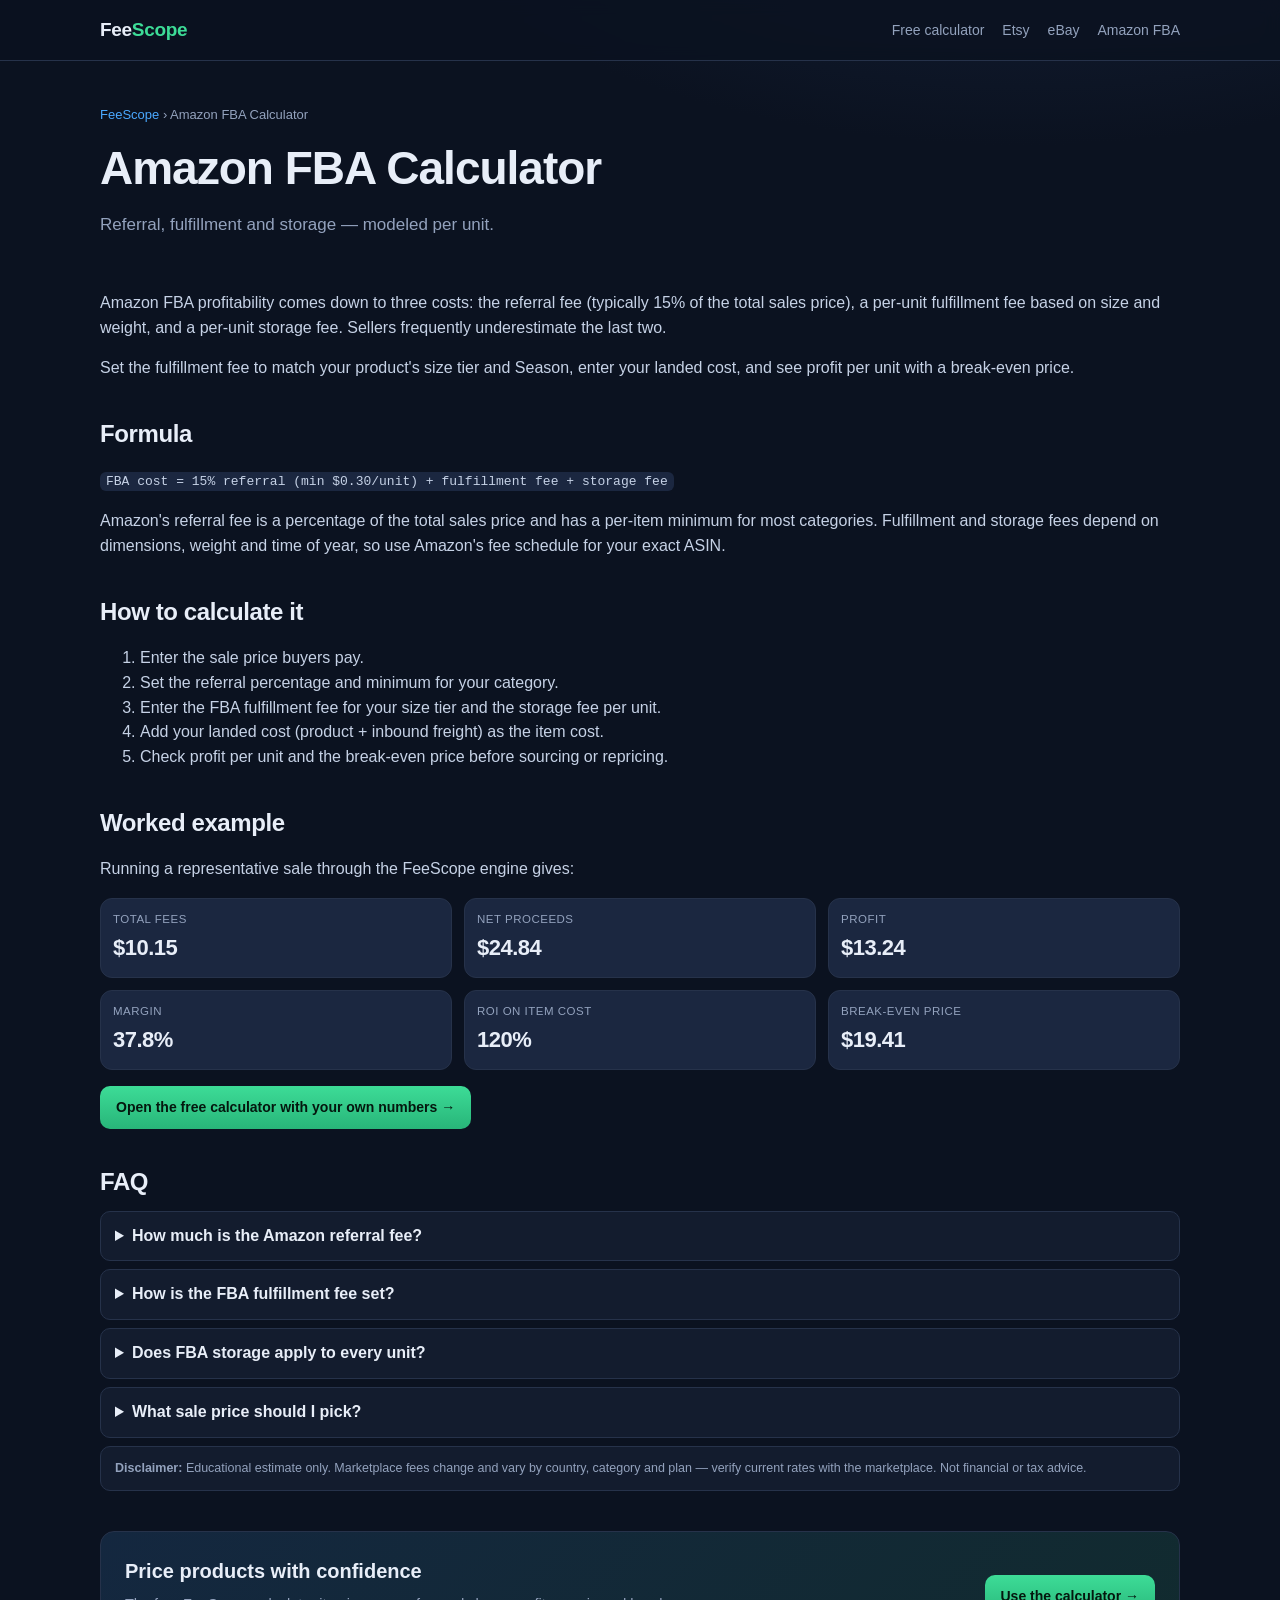
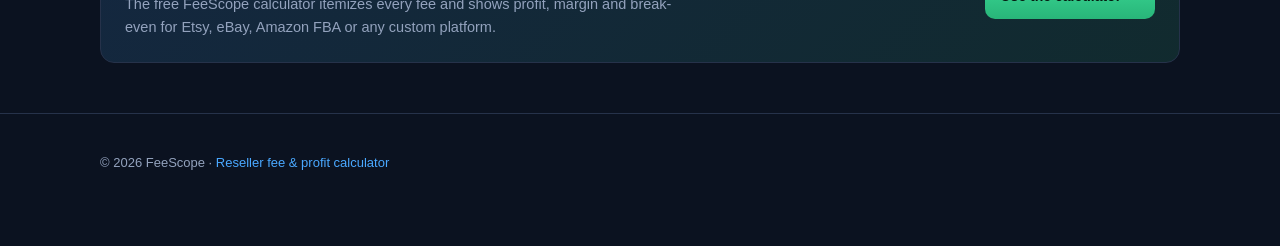
==== amazon-fba-calculator.html @ abf42bcd "FeeScope: free reseller fee & profit calculator (tested engine, 4 SEO pages)" ====
<!doctype html>
<html lang="en">
<head>
<meta charset="utf-8">
<meta name="viewport" content="width=device-width,initial-scale=1">
<title>Amazon FBA Calculator — Referral, Fulfillment &amp; Storage Fees | FeeScope</title>
<meta name="description" content="Free Amazon FBA calculator. Estimate the 15% referral fee, per-unit fulfillment and storage costs, then see net profit, margin and break-even.">
<link rel="canonical" href="https://lowlune.github.io/feescope/amazon-fba-calculator.html">
<meta property="og:title" content="Amazon FBA Calculator | FeeScope">
<meta property="og:description" content="Free Amazon FBA calculator. Estimate the 15% referral fee, per-unit fulfillment and storage costs, then see net profit, margin and break-even.">
<meta property="og:type" content="article">
<link rel="stylesheet" href="styles.css">
<script type="application/ld+json">{"@context":"https://schema.org","@type":"FAQPage","mainEntity":[{"@type":"Question","name":"How much is the Amazon referral fee?","acceptedAnswer":{"@type":"Answer","text":"Most categories are 15% of the total sales price, with a per-item minimum around $0.30. Some categories, like consumer electronics, are lower."}},{"@type":"Question","name":"How is the FBA fulfillment fee set?","acceptedAnswer":{"@type":"Answer","text":"It depends on the product's size tier and weight, and it changes with Amazon's rate cards. Enter the figure from Amazon's fee schedule for your ASIN."}},{"@type":"Question","name":"Does FBA storage apply to every unit?","acceptedAnswer":{"@type":"Answer","text":"Storage is charged on the inventory Amazon holds, by volume and season. Allocating storage per unit sold is a useful approximation."}},{"@type":"Question","name":"What sale price should I pick?","acceptedAnswer":{"@type":"Answer","text":"Start from the break-even price and add your target profit per unit. Remember that Amazon ads, returns and coupons can reduce the final margin."}}]}</script>
</head>
<body>
<header><div class="wrap nav"><a class="brand" href="index.html" style="text-decoration:none">Fee<b>Scope</b></a>
<nav><a href="index.html">Free calculator</a><a href="etsy-fee-calculator.html">Etsy</a><a href="ebay-fee-calculator.html">eBay</a><a href="amazon-fba-calculator.html">Amazon FBA</a></nav></div></header>
<div class="wrap">
  <section class="hero">
    <p style="font-size:13px;color:var(--muted);margin:0 0 8px"><a href="index.html">FeeScope</a> › Amazon FBA Calculator</p>
    <h1>Amazon FBA Calculator</h1>
    <p>Referral, fulfillment and storage — modeled per unit.</p>
  </section>

  <section class="content">
    <p>Amazon FBA profitability comes down to three costs: the referral fee (typically 15% of the total sales price), a per-unit fulfillment fee based on size and weight, and a per-unit storage fee. Sellers frequently underestimate the last two.</p><p>Set the fulfillment fee to match your product's size tier and Season, enter your landed cost, and see profit per unit with a break-even price.</p>
    <h2>Formula</h2>
    <p><code>FBA cost = 15% referral (min $0.30/unit) + fulfillment fee + storage fee</code></p>
    <p>Amazon's referral fee is a percentage of the total sales price and has a per-item minimum for most categories. Fulfillment and storage fees depend on dimensions, weight and time of year, so use Amazon's fee schedule for your exact ASIN.</p>
    <h2>How to calculate it</h2>
    <ol><li>Enter the sale price buyers pay.</li><li>Set the referral percentage and minimum for your category.</li><li>Enter the FBA fulfillment fee for your size tier and the storage fee per unit.</li><li>Add your landed cost (product + inbound freight) as the item cost.</li><li>Check profit per unit and the break-even price before sourcing or repricing.</li></ol>

    <h2>Worked example</h2>
    <p>Running a representative sale through the FeeScope engine gives:</p>
    <div class="metrics"><div class="metric"><div class="k">Total fees</div><div class="v">$10.15</div></div><div class="metric"><div class="k">Net proceeds</div><div class="v">$24.84</div></div><div class="metric"><div class="k">Profit</div><div class="v">$13.24</div></div><div class="metric"><div class="k">Margin</div><div class="v">37.8%</div></div><div class="metric"><div class="k">ROI on item cost</div><div class="v">120%</div></div><div class="metric"><div class="k">Break-even price</div><div class="v">$19.41</div></div></div>
    <p><a class="btn" href="index.html">Open the free calculator with your own numbers →</a></p>

    <h2>FAQ</h2>
    <details><summary>How much is the Amazon referral fee?</summary><p>Most categories are 15% of the total sales price, with a per-item minimum around $0.30. Some categories, like consumer electronics, are lower.</p></details><details><summary>How is the FBA fulfillment fee set?</summary><p>It depends on the product's size tier and weight, and it changes with Amazon's rate cards. Enter the figure from Amazon's fee schedule for your ASIN.</p></details><details><summary>Does FBA storage apply to every unit?</summary><p>Storage is charged on the inventory Amazon holds, by volume and season. Allocating storage per unit sold is a useful approximation.</p></details><details><summary>What sale price should I pick?</summary><p>Start from the break-even price and add your target profit per unit. Remember that Amazon ads, returns and coupons can reduce the final margin.</p></details>
    <div class="disclaimer"><strong>Disclaimer:</strong> Educational estimate only. Marketplace fees change and vary by country, category and plan — verify current rates with the marketplace. Not financial or tax advice.</div>
  </section>

  <section class="cta">
    <div><h3>Price products with confidence</h3><p>The free FeeScope calculator itemizes every fee and shows profit, margin and break-even for Etsy, eBay, Amazon FBA or any custom platform.</p></div>
    <a class="btn" href="index.html">Use the calculator →</a>
  </section>
</div>
<footer><div class="wrap"><p>© <span class="yr"></span> FeeScope · <a href="index.html">Reseller fee &amp; profit calculator</a></p></div></footer>
<script>document.querySelectorAll('.yr').forEach(e=>e.textContent=new Date().getFullYear());</script>
</body></html>
---- styles.css ----
:root{
  --bg:#0b1220; --panel:#131c2e; --panel2:#1b2740; --line:#26324a;
  --text:#e8eef8; --muted:#93a2bd; --accent:#3ddc97; --accent2:#4aa8ff;
  --danger:#ff6b6b; --warn:#ffcf5c; --radius:14px;
  --font:-apple-system,BlinkMacSystemFont,"Segoe UI",Roboto,Helvetica,Arial,sans-serif;
}
*{box-sizing:border-box}
html,body{margin:0;padding:0}
body{background:radial-gradient(1200px 600px at 80% -10%,#16233c 0%,var(--bg) 55%);color:var(--text);font-family:var(--font);line-height:1.55}
a{color:var(--accent2);text-decoration:none}
a:hover{text-decoration:underline}
header{position:sticky;top:0;z-index:20;background:rgba(11,18,32,.85);backdrop-filter:blur(8px);border-bottom:1px solid var(--line)}
.wrap{max-width:1120px;margin:0 auto;padding:0 20px}
.nav{display:flex;align-items:center;justify-content:space-between;height:60px}
.brand{font-weight:800;font-size:19px;letter-spacing:-.3px;color:var(--text)}
.brand b{color:var(--accent)}
.nav nav a{margin-left:18px;color:var(--muted);font-size:14px}
.nav nav a:hover{color:var(--text);text-decoration:none}
.hero{padding:44px 0 12px}
.hero h1{font-size:clamp(28px,4.6vw,46px);margin:0 0 8px;letter-spacing:-1px}
.hero p{color:var(--muted);max-width:680px;margin:0;font-size:17px}
.badge{display:inline-block;background:rgba(61,220,151,.12);color:var(--accent);border:1px solid rgba(61,220,151,.3);padding:3px 10px;border-radius:999px;font-size:12px;font-weight:600;margin-bottom:14px}
.app{display:grid;grid-template-columns:360px 1fr;gap:20px;margin:26px 0}
@media(max-width:900px){.app{grid-template-columns:1fr}}
.panel{background:var(--panel);border:1px solid var(--line);border-radius:var(--radius);padding:18px}
.panel h2{margin:0 0 12px;font-size:15px;text-transform:uppercase;letter-spacing:.8px;color:var(--muted)}
fieldset{border:0;padding:0;margin:0 0 14px}
fieldset legend{font-size:12px;font-weight:700;text-transform:uppercase;letter-spacing:.7px;color:var(--accent2);padding:0 0 6px}
.field{display:flex;align-items:center;justify-content:space-between;gap:8px;margin-bottom:8px}
.field label{font-size:13.5px;color:var(--text).85}
.field .in{display:flex;align-items:center;gap:4px}
.field input[type=number]{width:110px;background:var(--panel2);border:1px solid var(--line);color:var(--text);border-radius:9px;padding:7px 9px;font-size:14px;text-align:right}
.field input[type=number]:focus{outline:2px solid var(--accent2);outline-offset:1px;border-color:var(--accent2)}
.field .unit{color:var(--muted);font-size:12px;width:14px}
.field select{background:var(--panel2);border:1px solid var(--line);color:var(--text);border-radius:9px;padding:7px 9px;font-size:14px;min-width:150px}
.field select:focus{outline:2px solid var(--accent2);outline-offset:1px;border-color:var(--accent2)}
.btn{display:inline-block;background:linear-gradient(180deg,#3ddc97,#28b579);color:#04170e;font-weight:700;border:0;border-radius:10px;padding:11px 16px;font-size:14px;cursor:pointer}
.btn:hover{filter:brightness(1.06);text-decoration:none}
.btn.ghost{background:transparent;color:var(--muted);border:1px solid var(--line);font-weight:600}
.metrics{display:grid;grid-template-columns:repeat(3,1fr);gap:12px;margin-bottom:16px}
@media(max-width:640px){.metrics{grid-template-columns:repeat(2,1fr)}}
.metric{background:var(--panel2);border:1px solid var(--line);border-radius:12px;padding:12px}
.metric .k{font-size:11.5px;color:var(--muted);text-transform:uppercase;letter-spacing:.5px}
.metric .v{font-size:22px;font-weight:800;letter-spacing:-.5px;margin-top:2px}
.metric .v.pos{color:var(--accent)}
.metric .v.neg{color:var(--danger)}
.metric .sub{font-size:11.5px;color:var(--muted)}
canvas{width:100%;height:230px;background:var(--panel2);border:1px solid var(--line);border-radius:12px}
table{width:100%;border-collapse:collapse;font-size:13.5px;margin-top:14px}
th,td{padding:7px 8px;text-align:right;border-bottom:1px solid var(--line);white-space:nowrap}
th:first-child,td:first-child{text-align:left}
thead th{color:var(--muted);font-size:11.5px;text-transform:uppercase;letter-spacing:.4px;font-weight:600}
tbody tr:hover{background:rgba(255,255,255,.03)}
.tbl-wrap{overflow-x:auto}
.cta{margin:30px 0;background:linear-gradient(135deg,rgba(74,168,255,.14),rgba(61,220,151,.12));border:1px solid var(--line);border-radius:var(--radius);padding:24px;display:flex;gap:20px;align-items:center;justify-content:space-between;flex-wrap:wrap}
.cta h3{margin:0 0 6px;font-size:20px}
.cta p{margin:0;color:var(--muted);max-width:560px;font-size:14.5px}
.content{margin:40px 0}
.content h2{font-size:24px;margin:34px 0 10px;letter-spacing:-.4px}
.content h3{font-size:17px;margin:22px 0 6px}
.content p,.content li{color:#c6d2e6}
.content code{background:var(--panel2);padding:2px 6px;border-radius:6px;font-size:13px}
details{border:1px solid var(--line);border-radius:10px;padding:12px 14px;margin:8px 0;background:var(--panel)}
summary{cursor:pointer;font-weight:600}
.grid2{display:grid;grid-template-columns:1fr 1fr;gap:10px 28px}
@media(max-width:700px){.grid2{grid-template-columns:1fr}}
footer{border-top:1px solid var(--line);margin-top:50px;padding:26px 0 60px;color:var(--muted);font-size:13px}
.disclaimer{background:var(--panel);border:1px solid var(--line);border-radius:10px;padding:12px 14px;font-size:12.5px;color:var(--muted)}
.share-row{display:flex;gap:8px;flex-wrap:wrap;margin-top:12px}
.note{font-size:12px;color:var(--muted);margin:2px 0 10px}
.hidden{display:none}
.bar{display:flex;height:26px;border-radius:8px;overflow:hidden;border:1px solid var(--line);margin:6px 0 14px;background:var(--panel2)}
.bar span{display:block;height:100%}
.bar .seg-profit{background:var(--accent)}
.bar .seg-fees{background:var(--warn)}
.bar .seg-cogs{background:#7a8bb0}
.bar .seg-ship{background:#4aa8ff}
.bar .seg-loss{background:var(--danger)}
.legend{display:flex;gap:14px;flex-wrap:wrap;font-size:12px;color:var(--muted)}
.legend i{display:inline-block;width:10px;height:10px;border-radius:3px;margin-right:5px;vertical-align:middle}
.tips{font-size:12.5px;color:var(--muted);margin-top:10px}
.tips b{color:var(--text)}
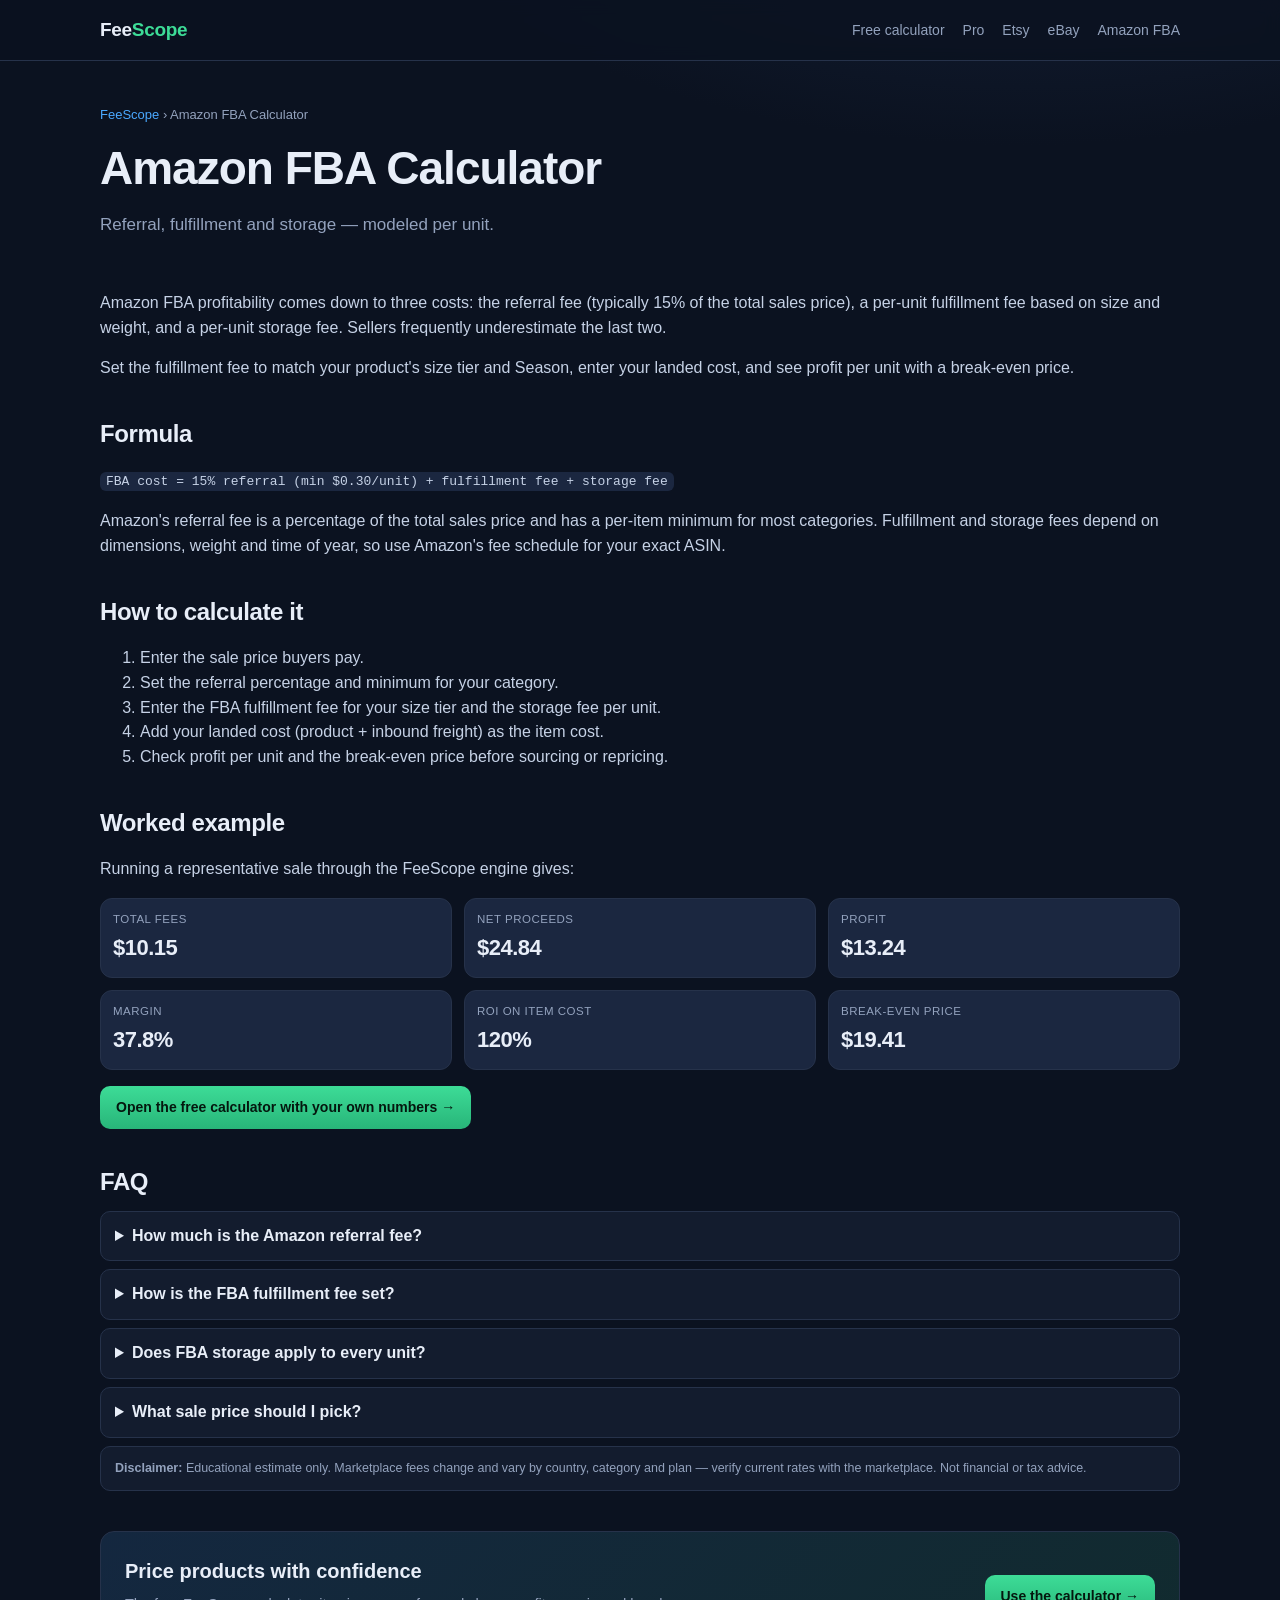
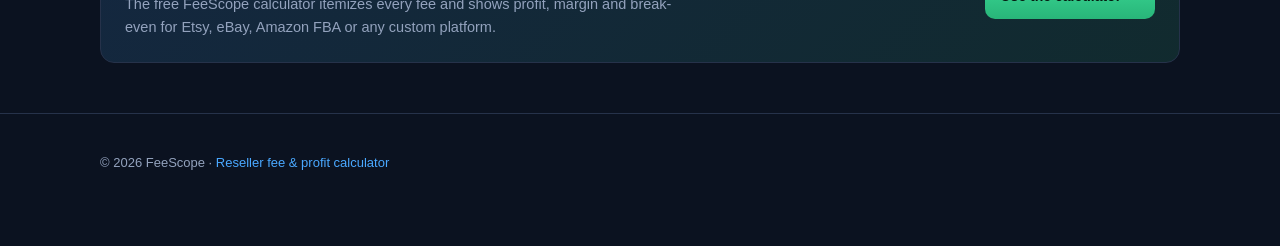
==== commit bd82fc8f: "Add Pro product page; move store link to single store.js - New /pro.html: honest free-vs-Pro compari" ====
--- a/amazon-fba-calculator.html
+++ b/amazon-fba-calculator.html
@@ -9,12 +9,21 @@
 <meta property="og:title" content="Amazon FBA Calculator | FeeScope">
 <meta property="og:description" content="Free Amazon FBA calculator. Estimate the 15% referral fee, per-unit fulfillment and storage costs, then see net profit, margin and break-even.">
 <meta property="og:type" content="article">
+<meta property="og:url" content="https://lowlune.github.io/feescope/amazon-fba-calculator.html">
+<meta property="og:site_name" content="FeeScope">
+<meta property="og:image" content="https://lowlune.github.io/feescope/og.png">
+<meta property="og:image:width" content="1200">
+<meta property="og:image:height" content="630">
+<meta name="twitter:card" content="summary_large_image">
+<meta name="twitter:title" content="Amazon FBA Calculator | FeeScope">
+<meta name="twitter:description" content="Free Amazon FBA calculator. Estimate the 15% referral fee, per-unit fulfillment and storage costs, then see net profit, margin and break-even.">
+<meta name="twitter:image" content="https://lowlune.github.io/feescope/og.png">
 <link rel="stylesheet" href="styles.css">
 <script type="application/ld+json">{"@context":"https://schema.org","@type":"FAQPage","mainEntity":[{"@type":"Question","name":"How much is the Amazon referral fee?","acceptedAnswer":{"@type":"Answer","text":"Most categories are 15% of the total sales price, with a per-item minimum around $0.30. Some categories, like consumer electronics, are lower."}},{"@type":"Question","name":"How is the FBA fulfillment fee set?","acceptedAnswer":{"@type":"Answer","text":"It depends on the product's size tier and weight, and it changes with Amazon's rate cards. Enter the figure from Amazon's fee schedule for your ASIN."}},{"@type":"Question","name":"Does FBA storage apply to every unit?","acceptedAnswer":{"@type":"Answer","text":"Storage is charged on the inventory Amazon holds, by volume and season. Allocating storage per unit sold is a useful approximation."}},{"@type":"Question","name":"What sale price should I pick?","acceptedAnswer":{"@type":"Answer","text":"Start from the break-even price and add your target profit per unit. Remember that Amazon ads, returns and coupons can reduce the final margin."}}]}</script>
 </head>
 <body>
 <header><div class="wrap nav"><a class="brand" href="index.html" style="text-decoration:none">Fee<b>Scope</b></a>
-<nav><a href="index.html">Free calculator</a><a href="etsy-fee-calculator.html">Etsy</a><a href="ebay-fee-calculator.html">eBay</a><a href="amazon-fba-calculator.html">Amazon FBA</a></nav></div></header>
+<nav><a href="index.html">Free calculator</a><a href="pro.html">Pro</a><a href="etsy-fee-calculator.html">Etsy</a><a href="ebay-fee-calculator.html">eBay</a><a href="amazon-fba-calculator.html">Amazon FBA</a></nav></div></header>
 <div class="wrap">
   <section class="hero">
     <p style="font-size:13px;color:var(--muted);margin:0 0 8px"><a href="index.html">FeeScope</a> › Amazon FBA Calculator</p>
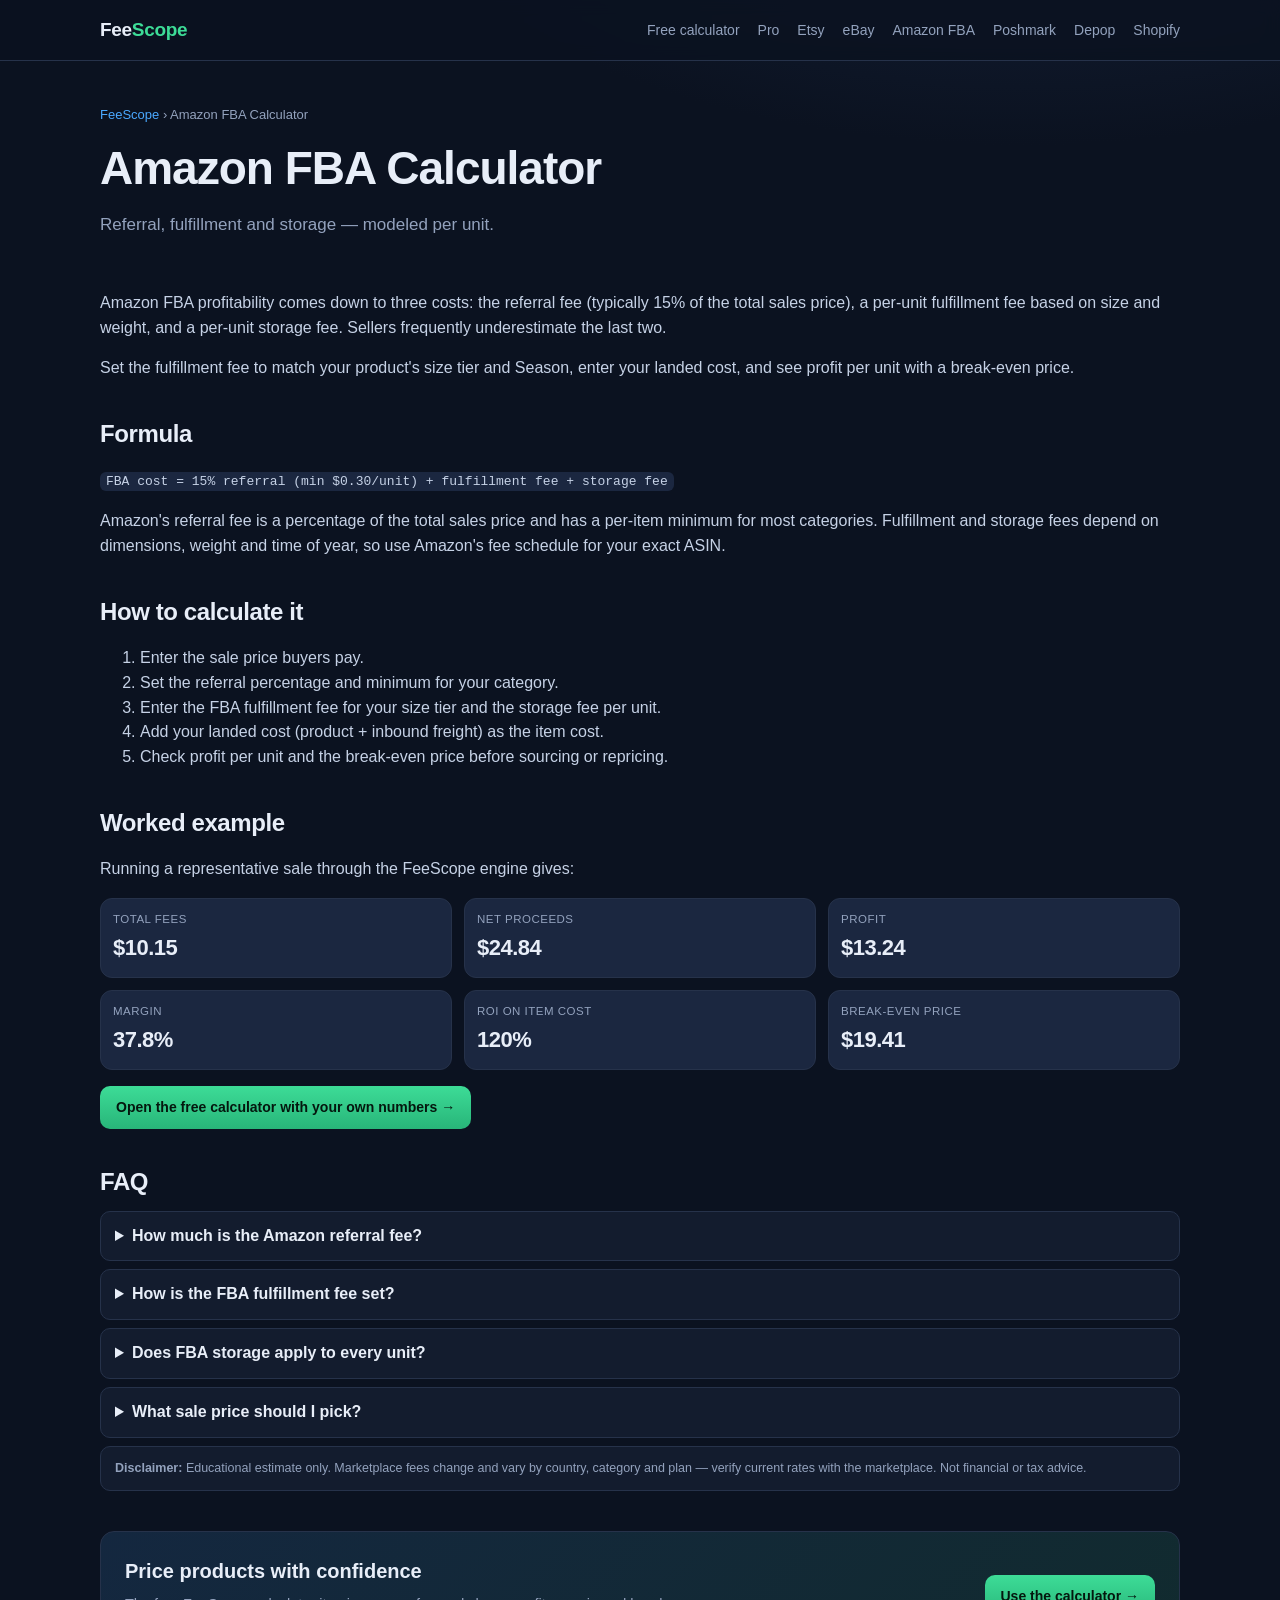
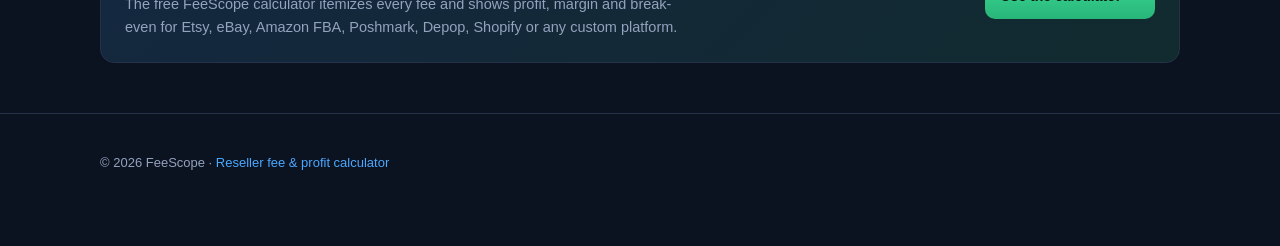
==== commit 904d2052: "Add Poshmark, Depop and Shopify fee profiles + SEO pages - Engine: three new built-in marketplace pr" ====
--- a/amazon-fba-calculator.html
+++ b/amazon-fba-calculator.html
@@ -23,7 +23,7 @@
 </head>
 <body>
 <header><div class="wrap nav"><a class="brand" href="index.html" style="text-decoration:none">Fee<b>Scope</b></a>
-<nav><a href="index.html">Free calculator</a><a href="pro.html">Pro</a><a href="etsy-fee-calculator.html">Etsy</a><a href="ebay-fee-calculator.html">eBay</a><a href="amazon-fba-calculator.html">Amazon FBA</a></nav></div></header>
+<nav><a href="index.html">Free calculator</a><a href="pro.html">Pro</a><a href="etsy-fee-calculator.html">Etsy</a><a href="ebay-fee-calculator.html">eBay</a><a href="amazon-fba-calculator.html">Amazon FBA</a><a href="poshmark-fee-calculator.html">Poshmark</a><a href="depop-fee-calculator.html">Depop</a><a href="shopify-fee-calculator.html">Shopify</a></nav></div></header>
 <div class="wrap">
   <section class="hero">
     <p style="font-size:13px;color:var(--muted);margin:0 0 8px"><a href="index.html">FeeScope</a> › Amazon FBA Calculator</p>
@@ -50,7 +50,7 @@
   </section>
 
   <section class="cta">
-    <div><h3>Price products with confidence</h3><p>The free FeeScope calculator itemizes every fee and shows profit, margin and break-even for Etsy, eBay, Amazon FBA or any custom platform.</p></div>
+    <div><h3>Price products with confidence</h3><p>The free FeeScope calculator itemizes every fee and shows profit, margin and break-even for Etsy, eBay, Amazon FBA, Poshmark, Depop, Shopify or any custom platform.</p></div>
     <a class="btn" href="index.html">Use the calculator →</a>
   </section>
 </div>
